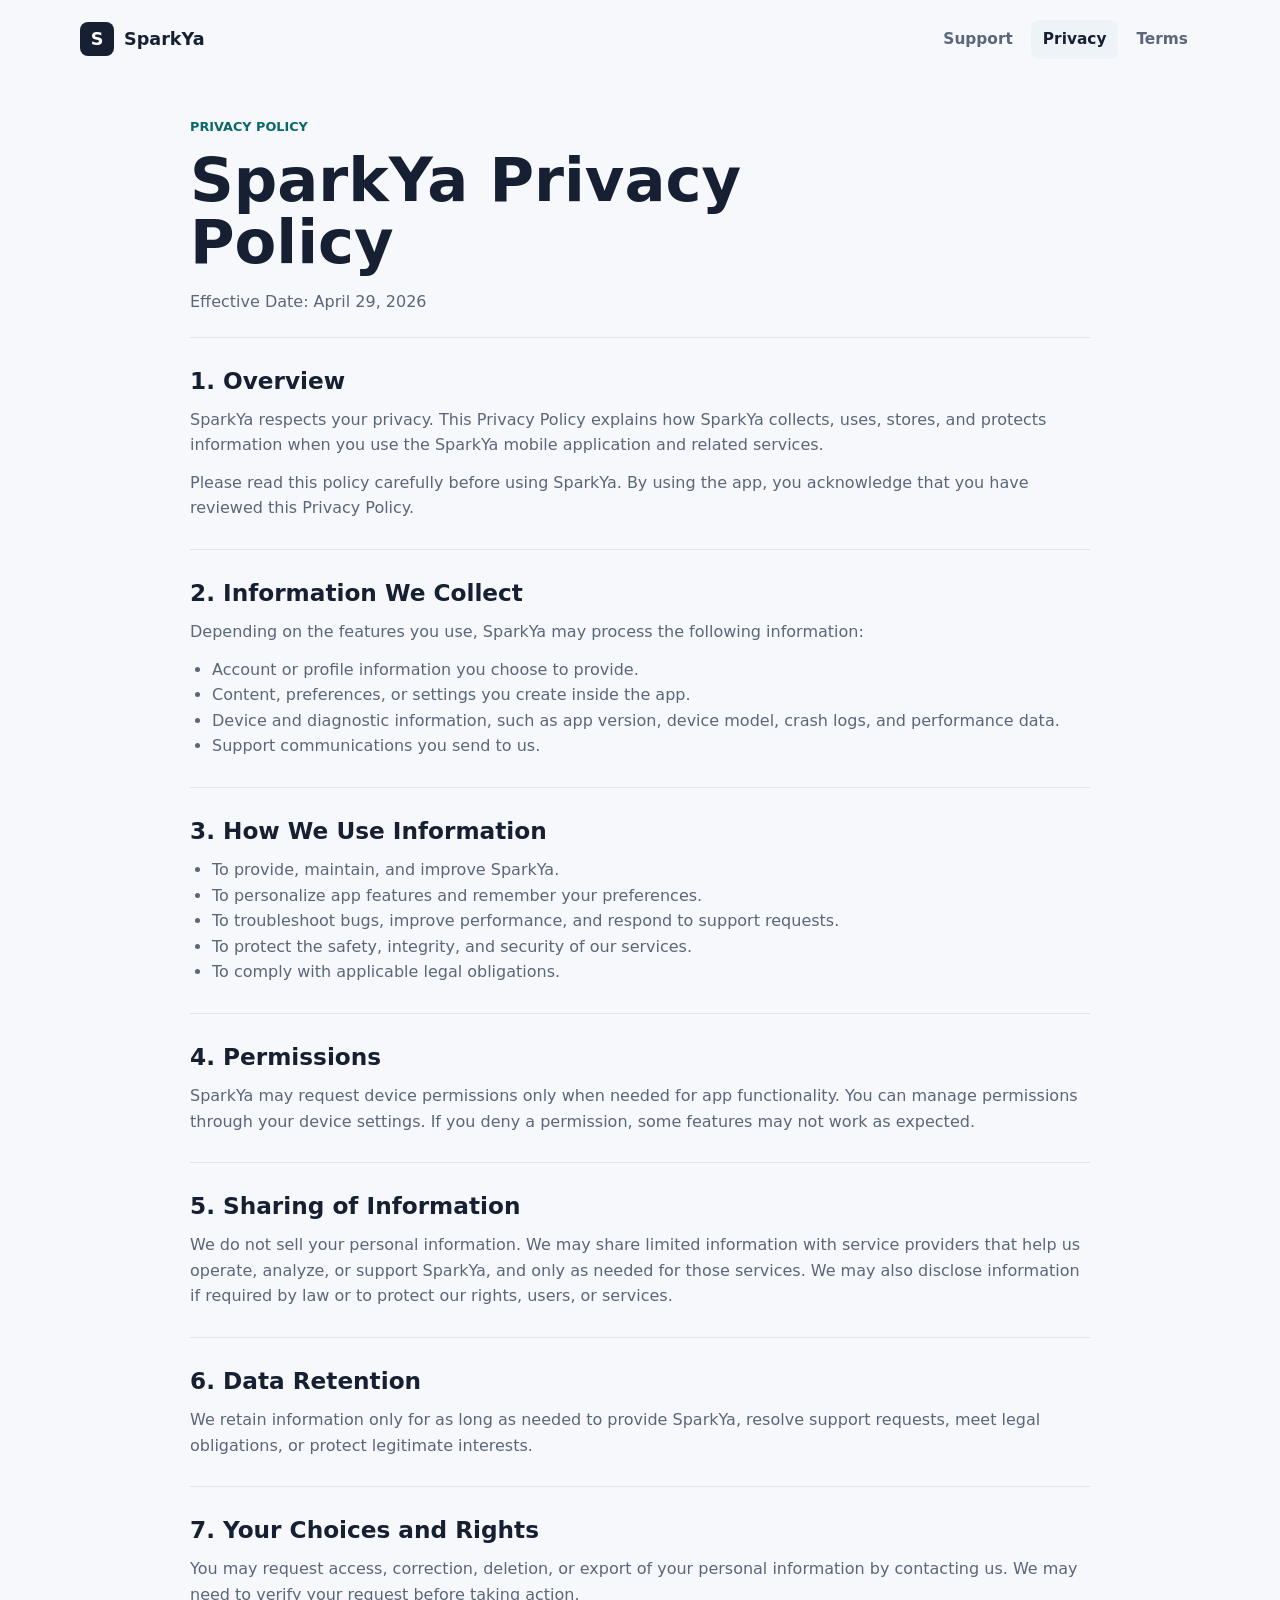
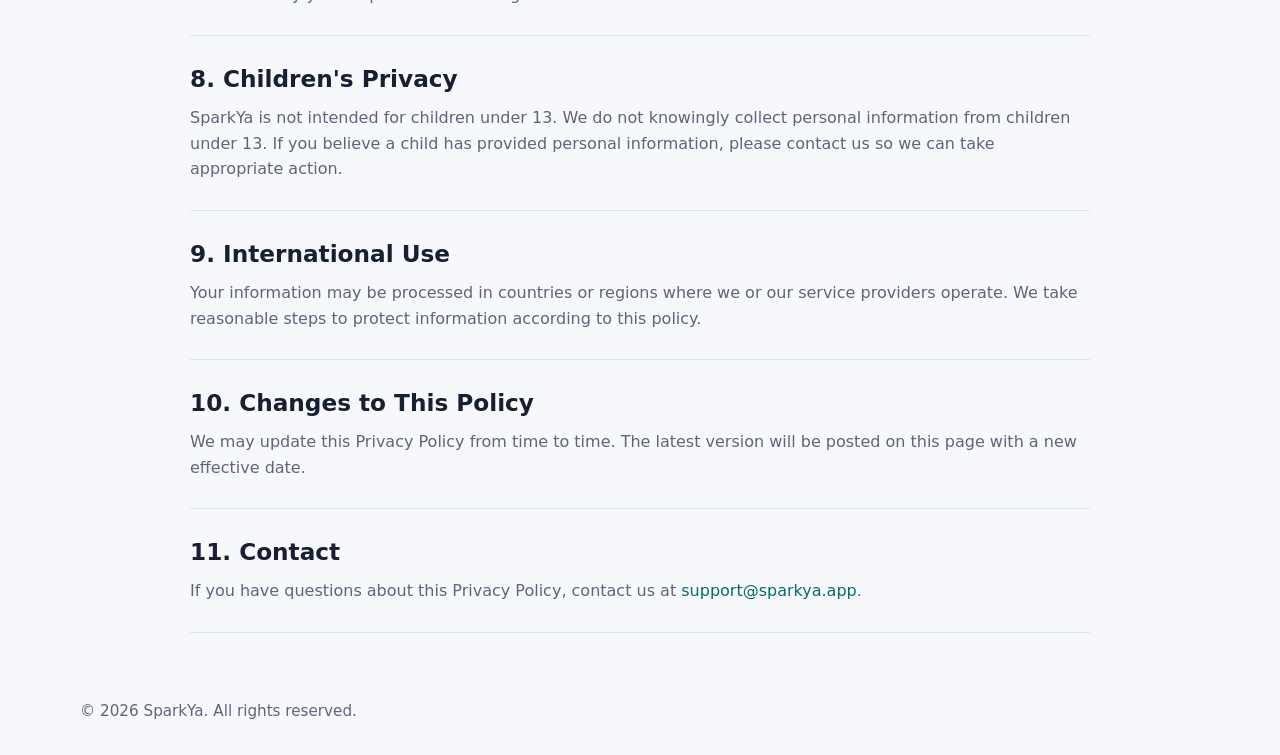
==== privacy.html @ 67776c3b "Create SparkYa support site" ====
<!doctype html>
<html lang="en">
  <head>
    <meta charset="utf-8">
    <meta name="viewport" content="width=device-width, initial-scale=1">
    <meta name="description" content="SparkYa privacy policy.">
    <title>Privacy Policy | SparkYa</title>
    <link rel="stylesheet" href="assets/styles.css">
  </head>
  <body>
    <header class="site-header">
      <a class="brand" href="index.html" aria-label="SparkYa home">
        <span class="brand-mark">S</span>
        <span>SparkYa</span>
      </a>
      <nav class="nav" aria-label="Primary navigation">
        <a href="support.html">Support</a>
        <a aria-current="page" href="privacy.html">Privacy</a>
        <a href="terms.html">Terms</a>
      </nav>
    </header>

    <main class="content-page legal">
      <div class="page-heading">
        <p class="eyebrow">Privacy Policy</p>
        <h1>SparkYa Privacy Policy</h1>
        <p>Effective Date: April 29, 2026</p>
      </div>

      <section class="content-section">
        <h2>1. Overview</h2>
        <p>
          SparkYa respects your privacy. This Privacy Policy explains how SparkYa
          collects, uses, stores, and protects information when you use the SparkYa
          mobile application and related services.
        </p>
        <p>
          Please read this policy carefully before using SparkYa. By using the
          app, you acknowledge that you have reviewed this Privacy Policy.
        </p>
      </section>

      <section class="content-section">
        <h2>2. Information We Collect</h2>
        <p>Depending on the features you use, SparkYa may process the following information:</p>
        <ul>
          <li>Account or profile information you choose to provide.</li>
          <li>Content, preferences, or settings you create inside the app.</li>
          <li>Device and diagnostic information, such as app version, device model, crash logs, and performance data.</li>
          <li>Support communications you send to us.</li>
        </ul>
      </section>

      <section class="content-section">
        <h2>3. How We Use Information</h2>
        <ul>
          <li>To provide, maintain, and improve SparkYa.</li>
          <li>To personalize app features and remember your preferences.</li>
          <li>To troubleshoot bugs, improve performance, and respond to support requests.</li>
          <li>To protect the safety, integrity, and security of our services.</li>
          <li>To comply with applicable legal obligations.</li>
        </ul>
      </section>

      <section class="content-section">
        <h2>4. Permissions</h2>
        <p>
          SparkYa may request device permissions only when needed for app functionality.
          You can manage permissions through your device settings. If you deny a permission,
          some features may not work as expected.
        </p>
      </section>

      <section class="content-section">
        <h2>5. Sharing of Information</h2>
        <p>
          We do not sell your personal information. We may share limited information with
          service providers that help us operate, analyze, or support SparkYa, and only as
          needed for those services. We may also disclose information if required by law or
          to protect our rights, users, or services.
        </p>
      </section>

      <section class="content-section">
        <h2>6. Data Retention</h2>
        <p>
          We retain information only for as long as needed to provide SparkYa, resolve
          support requests, meet legal obligations, or protect legitimate interests.
        </p>
      </section>

      <section class="content-section">
        <h2>7. Your Choices and Rights</h2>
        <p>
          You may request access, correction, deletion, or export of your personal
          information by contacting us. We may need to verify your request before taking
          action.
        </p>
      </section>

      <section class="content-section">
        <h2>8. Children's Privacy</h2>
        <p>
          SparkYa is not intended for children under 13. We do not knowingly collect
          personal information from children under 13. If you believe a child has provided
          personal information, please contact us so we can take appropriate action.
        </p>
      </section>

      <section class="content-section">
        <h2>9. International Use</h2>
        <p>
          Your information may be processed in countries or regions where we or our service
          providers operate. We take reasonable steps to protect information according to
          this policy.
        </p>
      </section>

      <section class="content-section">
        <h2>10. Changes to This Policy</h2>
        <p>
          We may update this Privacy Policy from time to time. The latest version will be
          posted on this page with a new effective date.
        </p>
      </section>

      <section class="content-section">
        <h2>11. Contact</h2>
        <p>
          If you have questions about this Privacy Policy, contact us at
          <a href="mailto:support@sparkya.app">support@sparkya.app</a>.
        </p>
      </section>
    </main>

    <footer class="site-footer">
      <p>© 2026 SparkYa. All rights reserved.</p>
    </footer>
  </body>
</html>
---- assets/styles.css ----
:root {
  color-scheme: light;
  --bg: #f7f8fb;
  --surface: #ffffff;
  --surface-muted: #eef3f8;
  --text: #172033;
  --muted: #5c667a;
  --line: #dfe5ee;
  --accent: #0f8b8d;
  --accent-dark: #0b686a;
  --warm: #f2aa4c;
  --shadow: 0 18px 45px rgba(23, 32, 51, 0.1);
}

* {
  box-sizing: border-box;
}

body {
  margin: 0;
  min-height: 100vh;
  background: var(--bg);
  color: var(--text);
  font-family:
    Inter, ui-sans-serif, system-ui, -apple-system, BlinkMacSystemFont, "Segoe UI",
    sans-serif;
  line-height: 1.6;
}

a {
  color: var(--accent-dark);
  text-decoration: none;
}

a:hover {
  text-decoration: underline;
}

.site-header {
  display: flex;
  align-items: center;
  justify-content: space-between;
  gap: 24px;
  width: min(1120px, calc(100% - 32px));
  margin: 0 auto;
  padding: 20px 0;
}

.brand {
  display: inline-flex;
  align-items: center;
  gap: 10px;
  color: var(--text);
  font-size: 1.1rem;
  font-weight: 760;
}

.brand:hover {
  text-decoration: none;
}

.brand-mark {
  display: inline-grid;
  place-items: center;
  width: 34px;
  height: 34px;
  border-radius: 8px;
  background: var(--text);
  color: #ffffff;
  font-weight: 800;
}

.nav {
  display: flex;
  align-items: center;
  gap: 6px;
  flex-wrap: wrap;
  justify-content: flex-end;
}

.nav a {
  min-height: 38px;
  display: inline-flex;
  align-items: center;
  padding: 7px 12px;
  border-radius: 8px;
  color: var(--muted);
  font-size: 0.96rem;
  font-weight: 650;
}

.nav a:hover,
.nav a[aria-current="page"] {
  background: var(--surface-muted);
  color: var(--text);
  text-decoration: none;
}

.hero {
  width: min(1120px, calc(100% - 32px));
  min-height: 470px;
  margin: 22px auto 0;
  display: grid;
  align-items: center;
  border-radius: 8px;
  background:
    radial-gradient(circle at 84% 20%, rgba(242, 170, 76, 0.22), transparent 26%),
    linear-gradient(135deg, #ffffff 0%, #e9f5f5 52%, #fff3df 100%);
  box-shadow: var(--shadow);
  overflow: hidden;
  position: relative;
}

.hero::after {
  content: "";
  position: absolute;
  right: 6%;
  bottom: -70px;
  width: 250px;
  height: 250px;
  border-radius: 32px;
  background:
    linear-gradient(135deg, rgba(15, 139, 141, 0.9), rgba(242, 170, 76, 0.75));
  transform: rotate(12deg);
  opacity: 0.16;
}

.hero-copy {
  width: min(720px, 100%);
  padding: clamp(36px, 8vw, 88px);
  position: relative;
  z-index: 1;
}

.hero-art {
  position: absolute;
  right: clamp(22px, 7vw, 84px);
  bottom: clamp(26px, 7vw, 72px);
  width: clamp(118px, 24vw, 245px);
  height: auto;
  z-index: 1;
  filter: drop-shadow(0 22px 30px rgba(23, 32, 51, 0.14));
}

.eyebrow {
  margin: 0 0 12px;
  color: var(--accent-dark);
  font-size: 0.8rem;
  font-weight: 800;
  letter-spacing: 0;
  text-transform: uppercase;
}

h1,
h2,
h3,
p {
  overflow-wrap: anywhere;
}

h1 {
  margin: 0;
  max-width: 760px;
  font-size: clamp(2.35rem, 7vw, 4.8rem);
  line-height: 1.02;
  letter-spacing: 0;
}

.hero-copy p:not(.eyebrow) {
  margin: 20px 0 0;
  max-width: 680px;
  color: var(--muted);
  font-size: 1.08rem;
}

.hero-actions {
  display: flex;
  align-items: center;
  flex-wrap: wrap;
  gap: 12px;
  margin-top: 28px;
}

.button {
  min-height: 46px;
  display: inline-flex;
  align-items: center;
  justify-content: center;
  padding: 10px 16px;
  border-radius: 8px;
  font-weight: 760;
}

.button:hover {
  text-decoration: none;
}

.button.primary {
  background: var(--accent);
  color: #ffffff;
}

.button.secondary {
  background: #ffffff;
  color: var(--text);
  border: 1px solid var(--line);
}

.link-grid {
  width: min(1120px, calc(100% - 32px));
  margin: 26px auto 0;
  display: grid;
  grid-template-columns: repeat(3, minmax(0, 1fr));
  gap: 16px;
}

.link-card {
  min-height: 210px;
  display: flex;
  flex-direction: column;
  padding: 24px;
  border: 1px solid var(--line);
  border-radius: 8px;
  background: var(--surface);
}

.link-card h2 {
  margin: 0;
  font-size: 1.2rem;
}

.link-card p {
  margin: 12px 0 22px;
  color: var(--muted);
}

.link-card a {
  margin-top: auto;
  font-weight: 760;
}

.content-page {
  width: min(900px, calc(100% - 32px));
  margin: 38px auto 0;
}

.page-heading {
  padding-bottom: 22px;
  border-bottom: 1px solid var(--line);
}

.page-heading h1 {
  font-size: clamp(2.2rem, 6vw, 3.8rem);
}

.page-heading p:last-child {
  margin: 16px 0 0;
  color: var(--muted);
}

.content-section {
  padding: 28px 0;
  border-bottom: 1px solid var(--line);
}

.content-section h2 {
  margin: 0 0 12px;
  font-size: 1.45rem;
  line-height: 1.25;
}

.content-section h3 {
  margin: 22px 0 8px;
  font-size: 1rem;
}

.content-section p,
.content-section li {
  color: var(--muted);
}

.content-section p {
  margin: 0 0 12px;
}

.content-section p:last-child {
  margin-bottom: 0;
}

.content-section ul {
  margin: 0;
  padding-left: 22px;
}

.legal {
  counter-reset: section;
}

.site-footer {
  width: min(1120px, calc(100% - 32px));
  display: flex;
  justify-content: space-between;
  gap: 14px;
  flex-wrap: wrap;
  margin: 42px auto 0;
  padding: 24px 0 32px;
  color: var(--muted);
  font-size: 0.95rem;
}

.site-footer p {
  margin: 0;
}

@media (max-width: 760px) {
  .site-header {
    align-items: flex-start;
    flex-direction: column;
    gap: 14px;
  }

  .nav {
    justify-content: flex-start;
  }

  .hero {
    min-height: auto;
  }

  .hero-copy {
    padding: 34px 22px;
  }

  .hero-art {
    position: relative;
    right: auto;
    bottom: auto;
    width: min(170px, 46vw);
    margin: 0 0 28px 22px;
  }

  .hero-actions {
    align-items: stretch;
    flex-direction: column;
  }

  .button {
    width: 100%;
  }

  .link-grid {
    grid-template-columns: 1fr;
  }

  .link-card {
    min-height: 170px;
  }
}
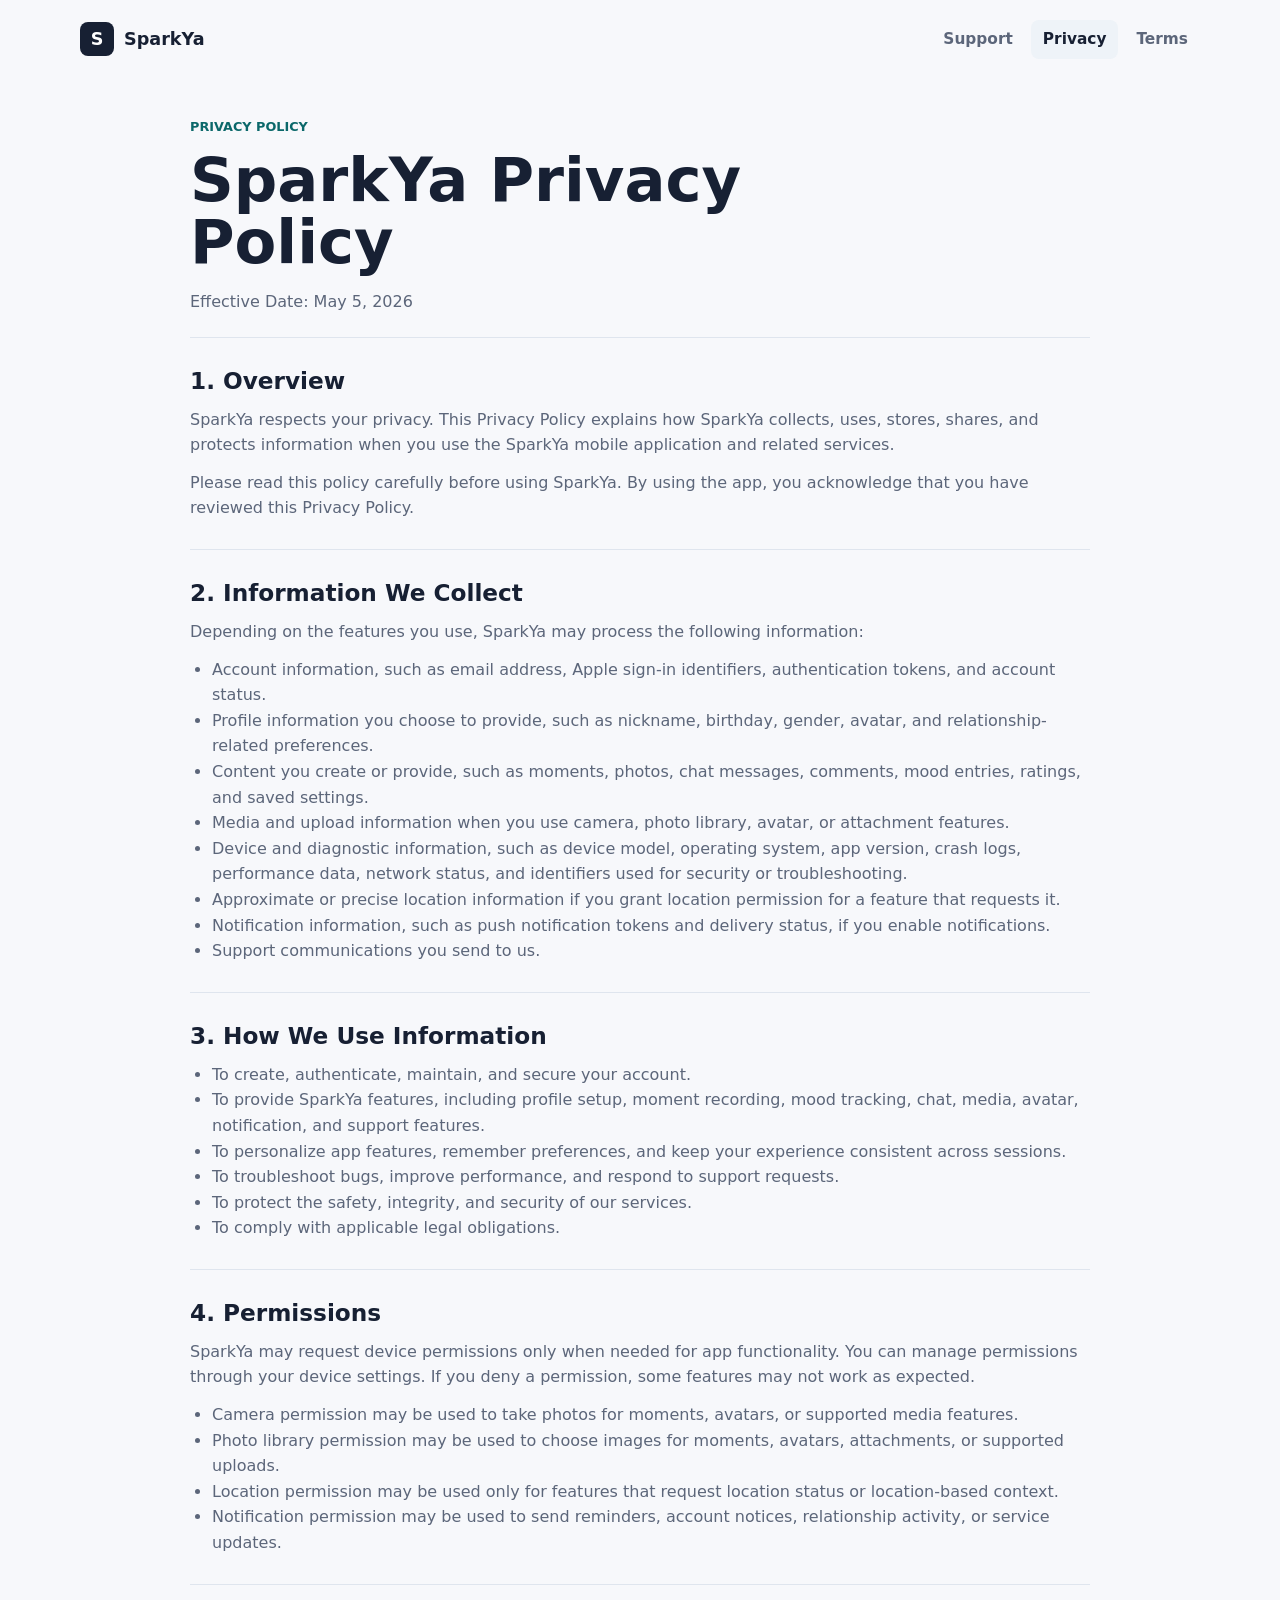
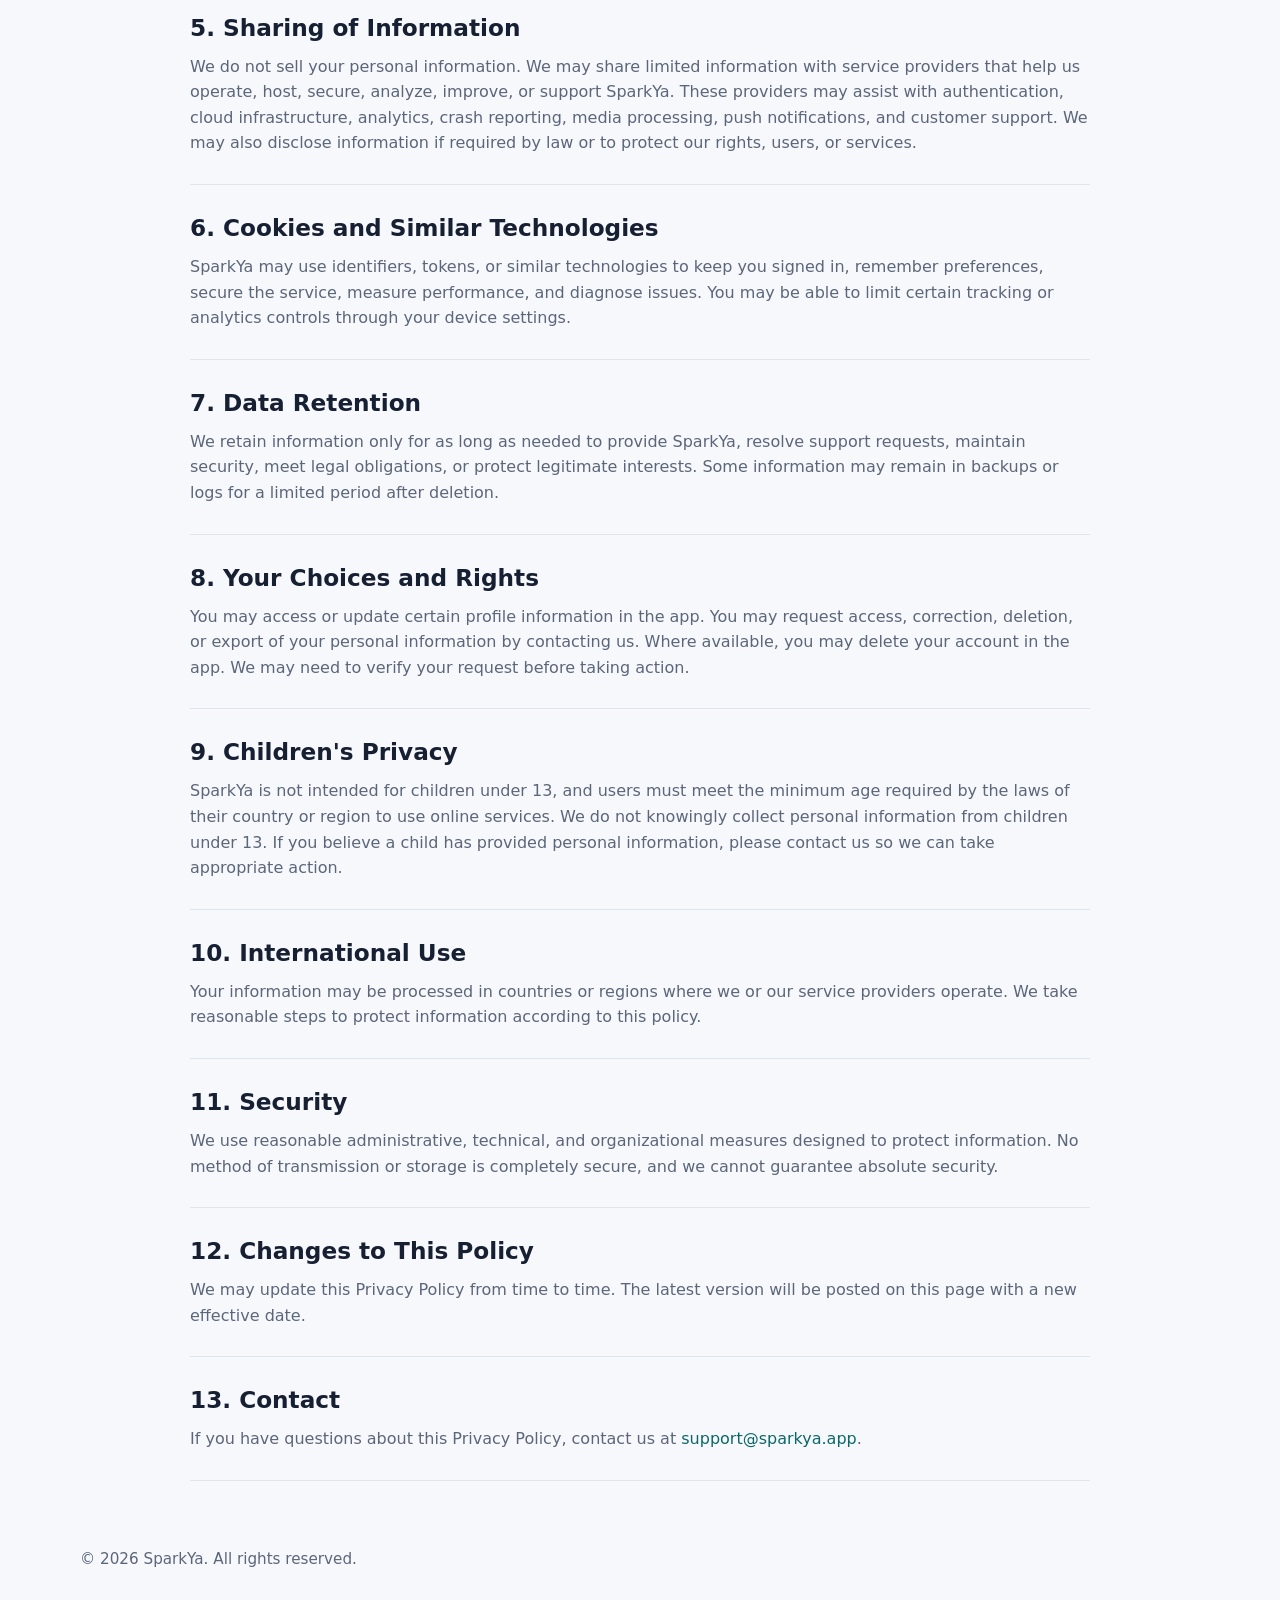
==== commit be636a64: "Update SparkYa legal pages" ====
--- a/privacy.html
+++ b/privacy.html
@@ -24,15 +24,15 @@
       <div class="page-heading">
         <p class="eyebrow">Privacy Policy</p>
         <h1>SparkYa Privacy Policy</h1>
-        <p>Effective Date: April 29, 2026</p>
+        <p>Effective Date: May 5, 2026</p>
       </div>
 
       <section class="content-section">
         <h2>1. Overview</h2>
         <p>
           SparkYa respects your privacy. This Privacy Policy explains how SparkYa
-          collects, uses, stores, and protects information when you use the SparkYa
-          mobile application and related services.
+          collects, uses, stores, shares, and protects information when you use the
+          SparkYa mobile application and related services.
         </p>
         <p>
           Please read this policy carefully before using SparkYa. By using the
@@ -44,9 +44,13 @@
         <h2>2. Information We Collect</h2>
         <p>Depending on the features you use, SparkYa may process the following information:</p>
         <ul>
-          <li>Account or profile information you choose to provide.</li>
-          <li>Content, preferences, or settings you create inside the app.</li>
-          <li>Device and diagnostic information, such as app version, device model, crash logs, and performance data.</li>
+          <li>Account information, such as email address, Apple sign-in identifiers, authentication tokens, and account status.</li>
+          <li>Profile information you choose to provide, such as nickname, birthday, gender, avatar, and relationship-related preferences.</li>
+          <li>Content you create or provide, such as moments, photos, chat messages, comments, mood entries, ratings, and saved settings.</li>
+          <li>Media and upload information when you use camera, photo library, avatar, or attachment features.</li>
+          <li>Device and diagnostic information, such as device model, operating system, app version, crash logs, performance data, network status, and identifiers used for security or troubleshooting.</li>
+          <li>Approximate or precise location information if you grant location permission for a feature that requests it.</li>
+          <li>Notification information, such as push notification tokens and delivery status, if you enable notifications.</li>
           <li>Support communications you send to us.</li>
         </ul>
       </section>
@@ -54,8 +58,9 @@
       <section class="content-section">
         <h2>3. How We Use Information</h2>
         <ul>
-          <li>To provide, maintain, and improve SparkYa.</li>
-          <li>To personalize app features and remember your preferences.</li>
+          <li>To create, authenticate, maintain, and secure your account.</li>
+          <li>To provide SparkYa features, including profile setup, moment recording, mood tracking, chat, media, avatar, notification, and support features.</li>
+          <li>To personalize app features, remember preferences, and keep your experience consistent across sessions.</li>
           <li>To troubleshoot bugs, improve performance, and respond to support requests.</li>
           <li>To protect the safety, integrity, and security of our services.</li>
           <li>To comply with applicable legal obligations.</li>
@@ -69,46 +74,69 @@
           You can manage permissions through your device settings. If you deny a permission,
           some features may not work as expected.
         </p>
+        <ul>
+          <li>Camera permission may be used to take photos for moments, avatars, or supported media features.</li>
+          <li>Photo library permission may be used to choose images for moments, avatars, attachments, or supported uploads.</li>
+          <li>Location permission may be used only for features that request location status or location-based context.</li>
+          <li>Notification permission may be used to send reminders, account notices, relationship activity, or service updates.</li>
+        </ul>
       </section>
 
       <section class="content-section">
         <h2>5. Sharing of Information</h2>
         <p>
           We do not sell your personal information. We may share limited information with
-          service providers that help us operate, analyze, or support SparkYa, and only as
-          needed for those services. We may also disclose information if required by law or
-          to protect our rights, users, or services.
+          service providers that help us operate, host, secure, analyze, improve, or support
+          SparkYa. These providers may assist with authentication, cloud infrastructure,
+          analytics, crash reporting, media processing, push notifications, and customer
+          support. We may also disclose information if required by law or to protect our
+          rights, users, or services.
         </p>
       </section>
 
       <section class="content-section">
-        <h2>6. Data Retention</h2>
+        <h2>6. Cookies and Similar Technologies</h2>
         <p>
-          We retain information only for as long as needed to provide SparkYa, resolve
-          support requests, meet legal obligations, or protect legitimate interests.
+          SparkYa may use identifiers, tokens, or similar technologies to keep you signed
+          in, remember preferences, secure the service, measure performance, and diagnose
+          issues. You may be able to limit certain tracking or analytics controls through
+          your device settings.
         </p>
       </section>
 
       <section class="content-section">
-        <h2>7. Your Choices and Rights</h2>
+        <h2>7. Data Retention</h2>
         <p>
-          You may request access, correction, deletion, or export of your personal
-          information by contacting us. We may need to verify your request before taking
-          action.
+          We retain information only for as long as needed to provide SparkYa, resolve
+          support requests, maintain security, meet legal obligations, or protect legitimate
+          interests. Some information may remain in backups or logs for a limited period
+          after deletion.
         </p>
       </section>
 
       <section class="content-section">
-        <h2>8. Children's Privacy</h2>
+        <h2>8. Your Choices and Rights</h2>
         <p>
-          SparkYa is not intended for children under 13. We do not knowingly collect
-          personal information from children under 13. If you believe a child has provided
-          personal information, please contact us so we can take appropriate action.
+          You may access or update certain profile information in the app. You may request
+          access, correction, deletion, or export of your personal information by contacting
+          us. Where available, you may delete your account in the app. We may need to verify
+          your request before taking action.
         </p>
       </section>
 
       <section class="content-section">
-        <h2>9. International Use</h2>
+        <h2>9. Children's Privacy</h2>
+        <p>
+          SparkYa is not intended for children under 13, and users must meet the minimum
+          age required by the laws of their country or region to use online services. We do
+          not knowingly collect personal information from children under 13. If you believe
+          a child has provided personal information, please contact us so we can take
+          appropriate action.
+        </p>
+      </section>
+
+      <section class="content-section">
+        <h2>10. International Use</h2>
         <p>
           Your information may be processed in countries or regions where we or our service
           providers operate. We take reasonable steps to protect information according to
@@ -117,7 +145,16 @@
       </section>
 
       <section class="content-section">
-        <h2>10. Changes to This Policy</h2>
+        <h2>11. Security</h2>
+        <p>
+          We use reasonable administrative, technical, and organizational measures designed
+          to protect information. No method of transmission or storage is completely secure,
+          and we cannot guarantee absolute security.
+        </p>
+      </section>
+
+      <section class="content-section">
+        <h2>12. Changes to This Policy</h2>
         <p>
           We may update this Privacy Policy from time to time. The latest version will be
           posted on this page with a new effective date.
@@ -125,7 +162,7 @@
       </section>
 
       <section class="content-section">
-        <h2>11. Contact</h2>
+        <h2>13. Contact</h2>
         <p>
           If you have questions about this Privacy Policy, contact us at
           <a href="mailto:support@sparkya.app">support@sparkya.app</a>.
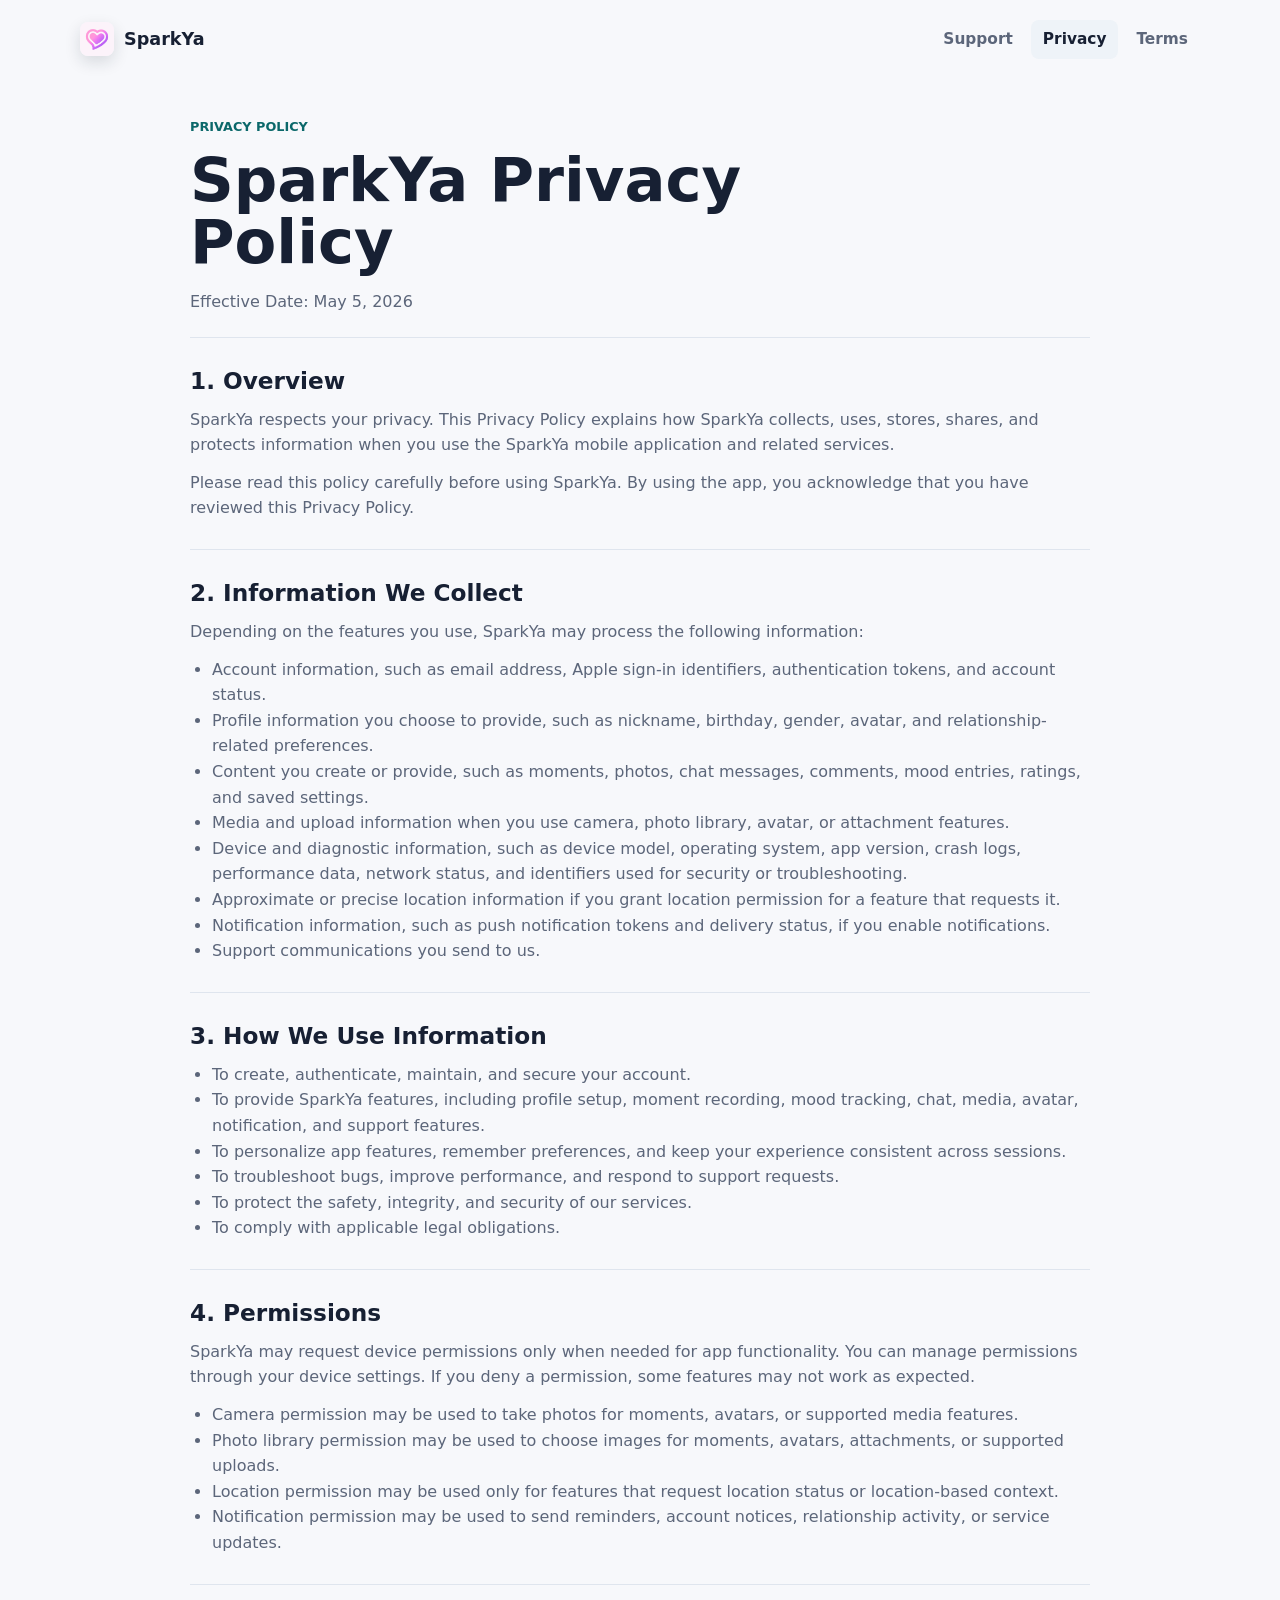
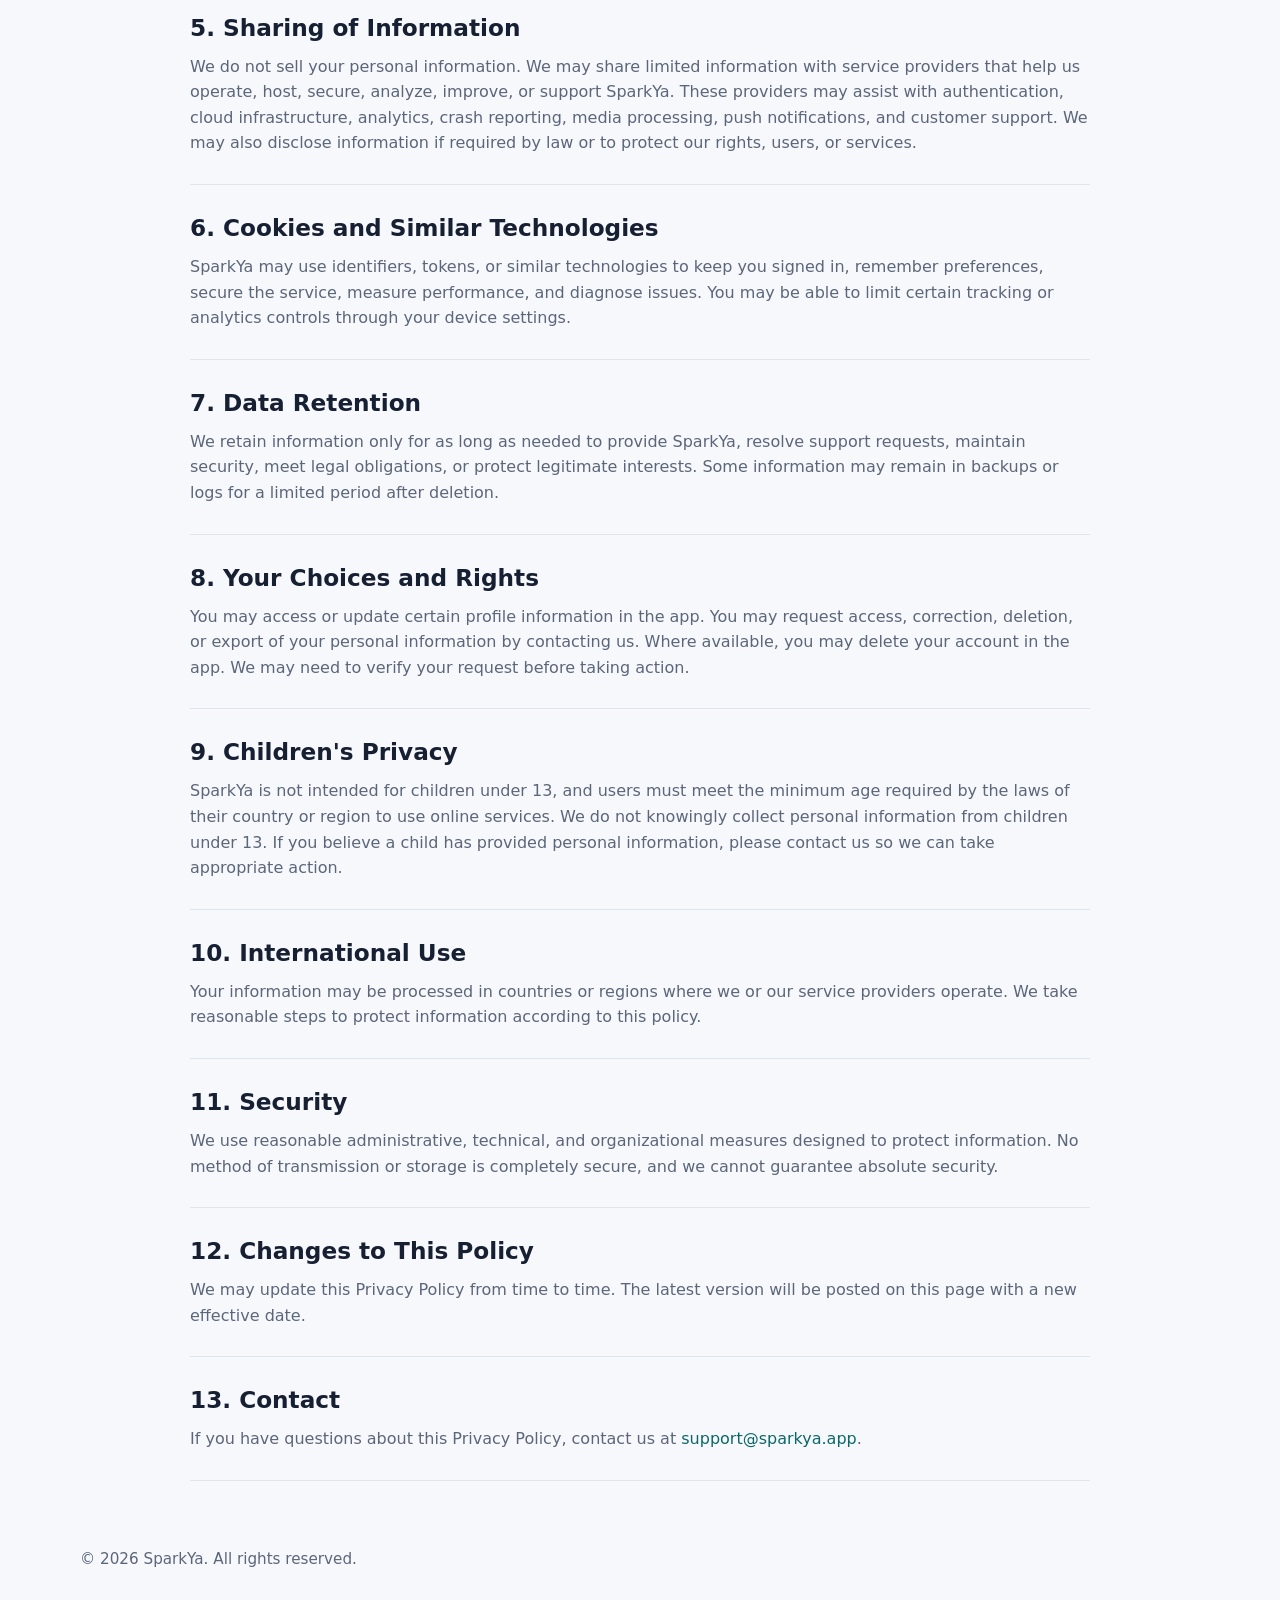
==== commit 35f1d36c: "Use app icon on support site" ====
--- a/privacy.html
+++ b/privacy.html
@@ -5,12 +5,13 @@
     <meta name="viewport" content="width=device-width, initial-scale=1">
     <meta name="description" content="SparkYa privacy policy.">
     <title>Privacy Policy | SparkYa</title>
+    <link rel="icon" type="image/png" href="assets/app-icon.png">
     <link rel="stylesheet" href="assets/styles.css">
   </head>
   <body>
     <header class="site-header">
       <a class="brand" href="index.html" aria-label="SparkYa home">
-        <span class="brand-mark">S</span>
+        <img class="brand-mark" src="assets/app-icon.png" alt="" aria-hidden="true">
         <span>SparkYa</span>
       </a>
       <nav class="nav" aria-label="Primary navigation">
--- a/assets/styles.css
+++ b/assets/styles.css
@@ -60,14 +60,11 @@
 }
 
 .brand-mark {
-  display: inline-grid;
-  place-items: center;
   width: 34px;
   height: 34px;
   border-radius: 8px;
-  background: var(--text);
-  color: #ffffff;
-  font-weight: 800;
+  object-fit: cover;
+  box-shadow: 0 6px 16px rgba(23, 32, 51, 0.14);
 }
 
 .nav {
@@ -138,6 +135,7 @@
   bottom: clamp(26px, 7vw, 72px);
   width: clamp(118px, 24vw, 245px);
   height: auto;
+  border-radius: 22%;
   z-index: 1;
   filter: drop-shadow(0 22px 30px rgba(23, 32, 51, 0.14));
 }
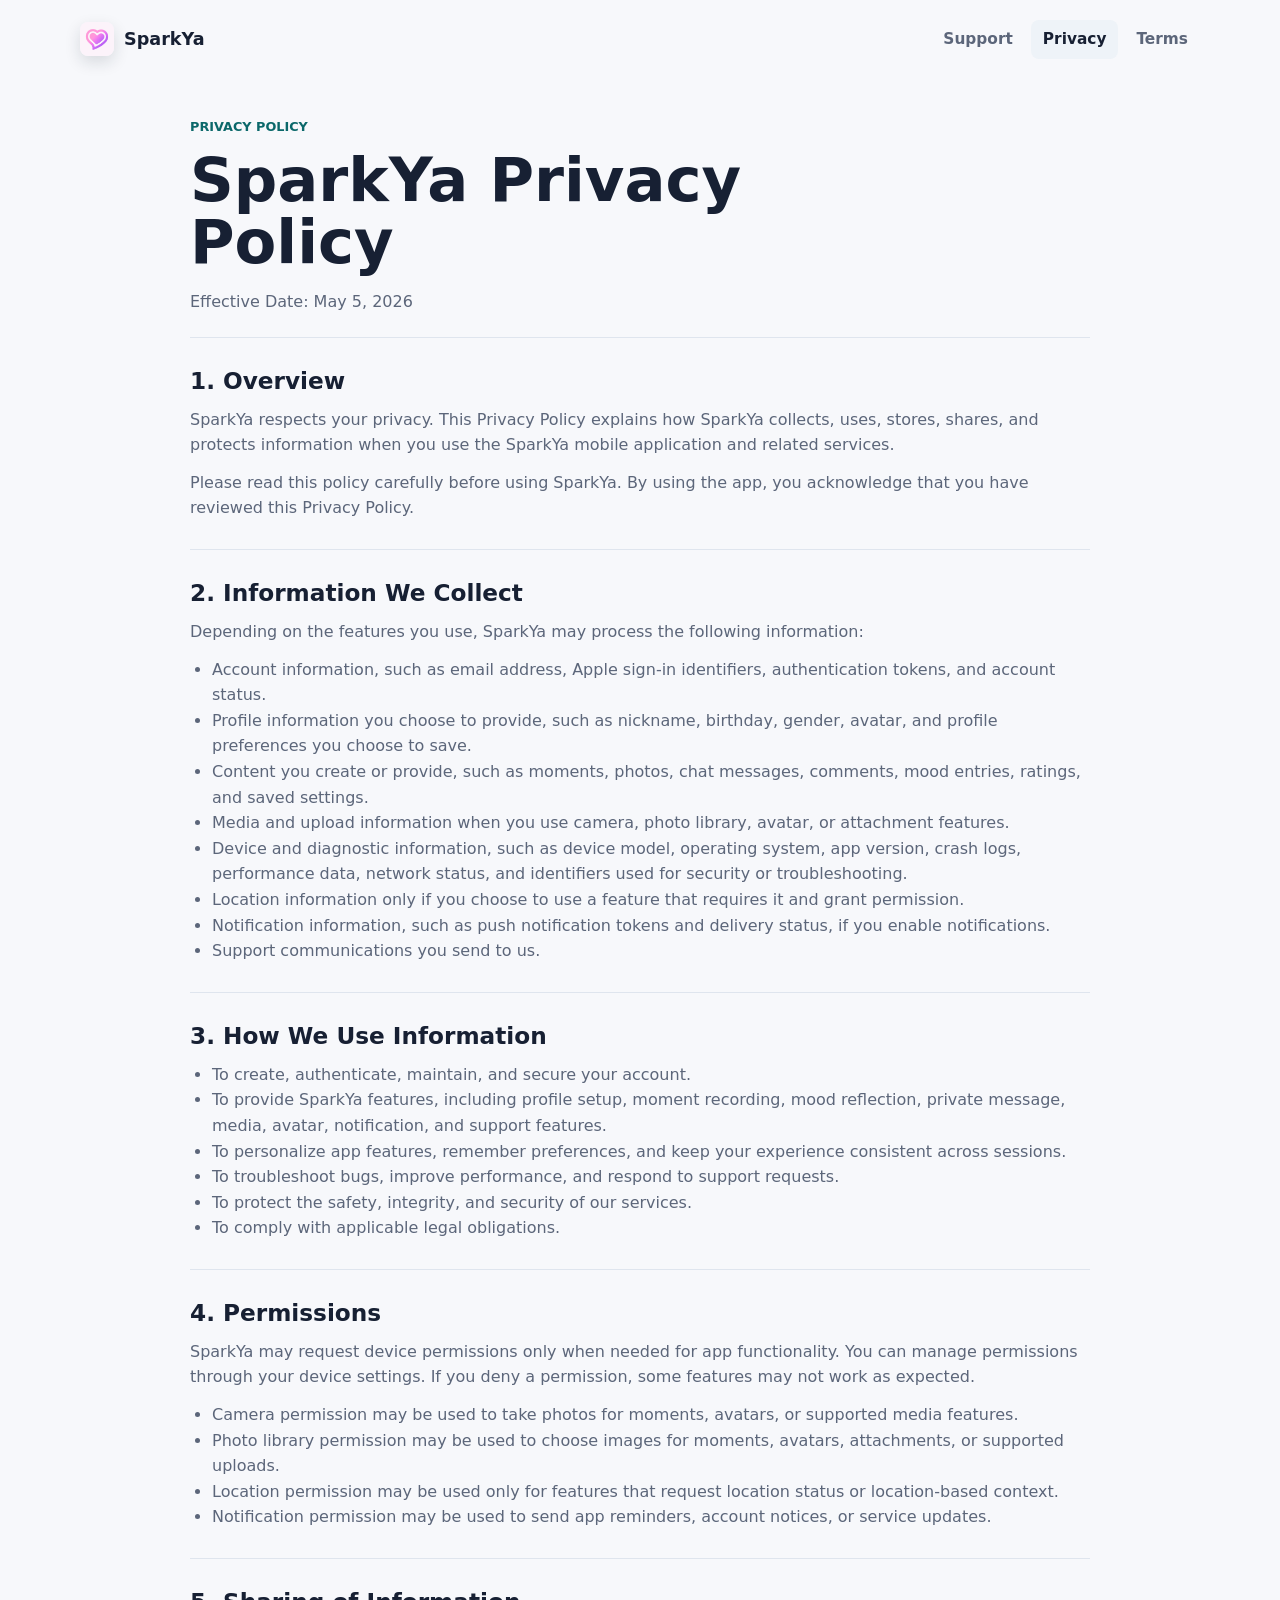
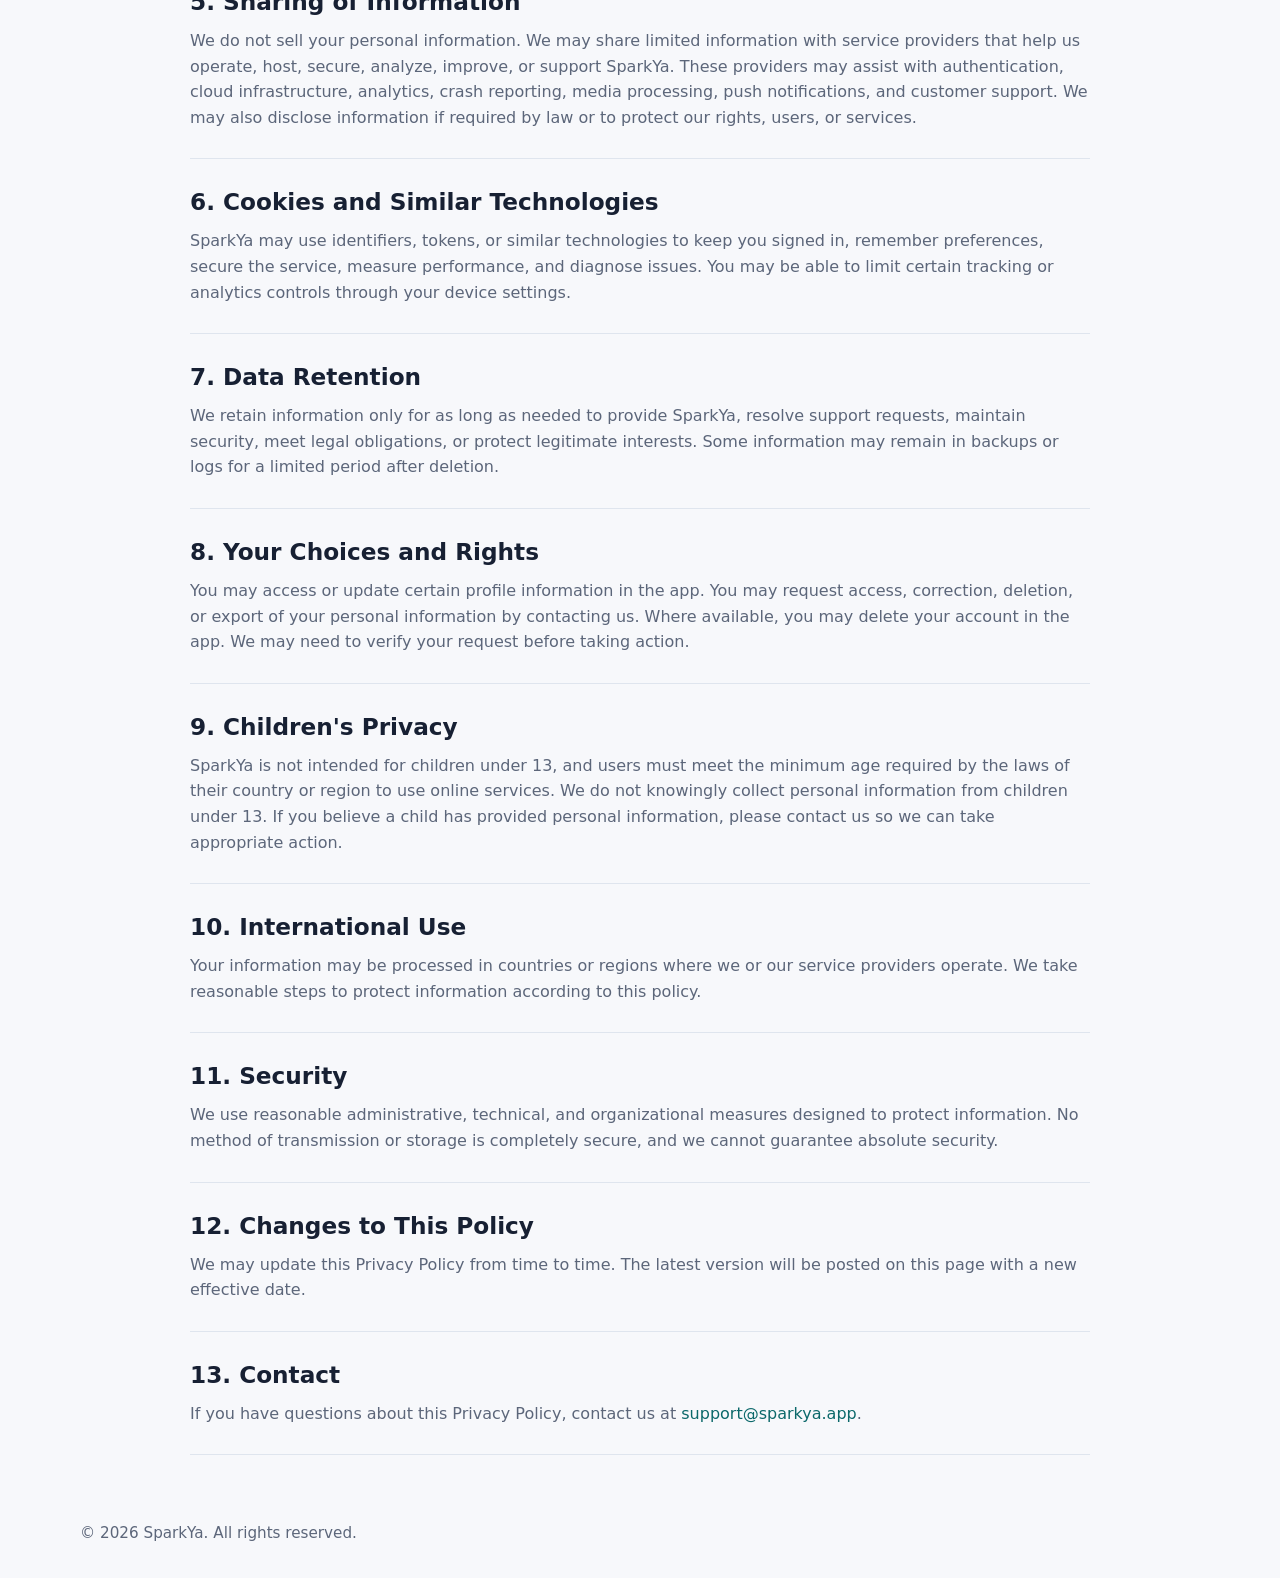
==== commit 43727496: "Refine legal wording for review" ====
--- a/privacy.html
+++ b/privacy.html
@@ -46,11 +46,11 @@
         <p>Depending on the features you use, SparkYa may process the following information:</p>
         <ul>
           <li>Account information, such as email address, Apple sign-in identifiers, authentication tokens, and account status.</li>
-          <li>Profile information you choose to provide, such as nickname, birthday, gender, avatar, and relationship-related preferences.</li>
+          <li>Profile information you choose to provide, such as nickname, birthday, gender, avatar, and profile preferences you choose to save.</li>
           <li>Content you create or provide, such as moments, photos, chat messages, comments, mood entries, ratings, and saved settings.</li>
           <li>Media and upload information when you use camera, photo library, avatar, or attachment features.</li>
           <li>Device and diagnostic information, such as device model, operating system, app version, crash logs, performance data, network status, and identifiers used for security or troubleshooting.</li>
-          <li>Approximate or precise location information if you grant location permission for a feature that requests it.</li>
+          <li>Location information only if you choose to use a feature that requires it and grant permission.</li>
           <li>Notification information, such as push notification tokens and delivery status, if you enable notifications.</li>
           <li>Support communications you send to us.</li>
         </ul>
@@ -60,7 +60,7 @@
         <h2>3. How We Use Information</h2>
         <ul>
           <li>To create, authenticate, maintain, and secure your account.</li>
-          <li>To provide SparkYa features, including profile setup, moment recording, mood tracking, chat, media, avatar, notification, and support features.</li>
+          <li>To provide SparkYa features, including profile setup, moment recording, mood reflection, private message, media, avatar, notification, and support features.</li>
           <li>To personalize app features, remember preferences, and keep your experience consistent across sessions.</li>
           <li>To troubleshoot bugs, improve performance, and respond to support requests.</li>
           <li>To protect the safety, integrity, and security of our services.</li>
@@ -79,7 +79,7 @@
           <li>Camera permission may be used to take photos for moments, avatars, or supported media features.</li>
           <li>Photo library permission may be used to choose images for moments, avatars, attachments, or supported uploads.</li>
           <li>Location permission may be used only for features that request location status or location-based context.</li>
-          <li>Notification permission may be used to send reminders, account notices, relationship activity, or service updates.</li>
+          <li>Notification permission may be used to send app reminders, account notices, or service updates.</li>
         </ul>
       </section>
 
